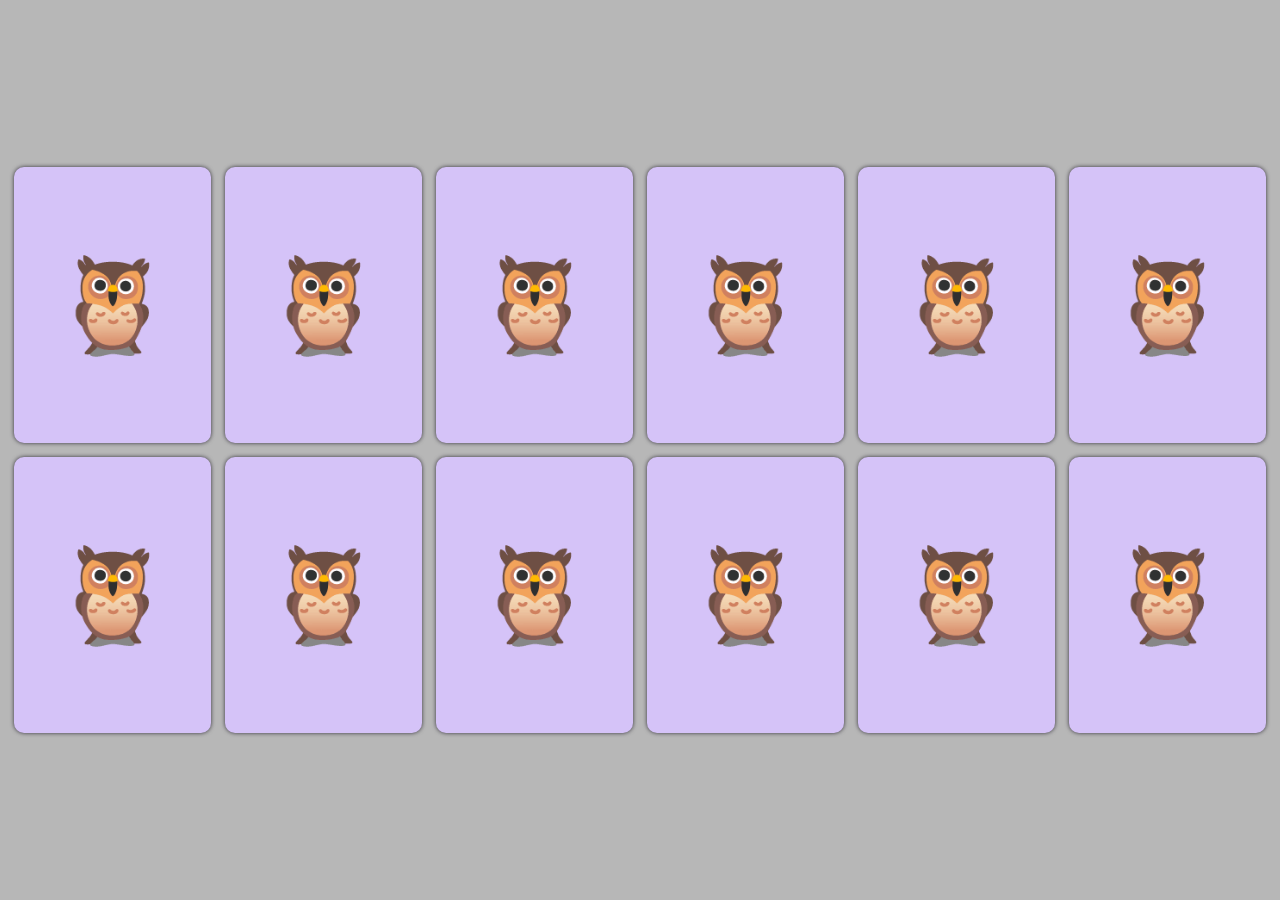
==== halloween.html @ c2caaf64 "Use local handcraft" ====
<!doctype html>
<html lang="en-US">
	<head>
		<meta charset="utf-8" />
		<meta
			name="viewport"
			content="width=device-width, initial-scale=1, maximum-scale=1.0, user-scalable=0" />
		<title>Memory</title>
		<link rel="stylesheet" href="./page.css" />
		<link rel="stylesheet" href="./halloween.css" />
		<script type="importmap">
			{
				"imports": {
					"handcraft/": "../handcraft/",
					"audio": "./audio.js",
					"base": "./base.js"
				}
			}
		</script>
	</head>
	<body>
		<template shadowrootmode="open">
			<link rel="stylesheet" href="./base.css" />
			<script type="module">
				import {define} from "handcraft/define.js";
				import game from "base";

				const A = [55, 0.2];
				const B = [61, 0.2];
				const C = [65, 0.2];
				const D = [73, 0.2];
				const E = [82, 0.2];
				const F = [87, 0.2];
				const G = [98, 0.2];
				const A2 = [110, 0.2];

				define("memory-game").connected(
					game({
						characters: [
							{text: "🦇", name: "bat", color: "yellow"},
							{text: "🕷️", name: "spider", color: "gray"},
							{text: "🧟‍♀️", name: "zombie", color: "green"},
							{text: "🎃", name: "jack-o'-lantern", color: "orange"},
							{text: "🐺", name: "wolf", color: "blue"},
							{text: "🧛‍♀️", name: "vampire", color: "red"},
						],
						songs: {
							reveal: [A, B],
							noMatch: [C, B],
							match: [A, B, C, D],
							win: [A, B, C, D, E, F, G, A2, A2, G, F, E],
						},
					})
				);
			</script>

			<memory-game>
				<button></button>
				<button></button>
				<button></button>
				<button></button>

				<button></button>
				<button></button>
				<button></button>
				<button></button>

				<button></button>
				<button></button>
				<button></button>
				<button></button>
			</memory-game>
		</template>
	</body>
</html>
---- page.css ----
*,
::before,
::after {
	box-sizing: border-box;
	margin: 0;
	padding: 0;
	font: inherit;
	max-inline-size: 100%;
	touch-action: none;
}

html {
	block-size: 100%;
	font-family: Avenir, Montserrat, Corbel, "URW Gothic", source-sans-pro,
		sans-serif;
	font-weight: 700;
	color-scheme: light;
	font-size: 125%;

	--gray: oklch(90% 0 0);
	--purple: oklch(90% 0.15 300);
	--blue: oklch(90% 0.15 210);
	--green: oklch(90% 0.15 150);
	--yellow: oklch(90% 0.15 90);
	--orange: oklch(90% 0.15 60);
	--red: oklch(90% 0.15 30);
}

body {
	min-block-size: 100%;
	display: grid;
	grid-template-columns: 1fr;
	padding-inline: 1.5vmin;
	background-color: color-mix(in lch, var(--purple), oklch(100% 0 0) 75%);
	block-size: 100%;
	inline-size: 100%;
	container-type: size;
	place-content: safe center;
	scrollbar-gutter: stable;
}
---- halloween.css ----
html {
	color-scheme: dark;
	font-family: Superclarendon, "Bookman Old Style", "URW Bookman",
		"URW Bookman L", "Georgia Pro", Georgia, serif;

	--gray: oklch(85% 0 0);
	--purple: oklch(85% 0.075 300);
	--blue: oklch(85% 0.075 210);
	--green: oklch(85% 0.075 150);
	--yellow: oklch(85% 0.075 90);
	--orange: oklch(85% 0.075 60);
	--red: oklch(85% 0.075 30);
}

body {
	background-color: color-mix(in lch, var(--gray), oklch(0% 0 0) 10%);
}
---- base.css ----
*,
::before,
::after {
	box-sizing: border-box;
	margin: 0;
	padding: 0;
	font: inherit;
	max-inline-size: 100%;
	touch-action: none;
}

memory-game {
	max-inline-size: 100cqi;
	padding-block: var(--gap);
	display: grid;
	place-content: safe center;
	max-block-size: 100cqb;
	gap: var(--gap);
	grid-template-columns: repeat(var(--columns), 1fr);

	--gap: 1.5cqmin;
	--columns: 1;

	@container (aspect-ratio <= 15/28) {
		inline-size: 100cqi;
		aspect-ratio: 10/42;

		--columns: 2;

		@container (aspect-ratio > 10/42) {
			aspect-ratio: 15/28;

			--columns: 3;
		}
	}

	@container (aspect-ratio > 15/28) {
		block-size: 100cqb;
		aspect-ratio: 20/21;

		--columns: 4;

		@container (aspect-ratio > 20/21) {
			aspect-ratio: 30/14;

			--columns: 6;
		}
	}

	:where(button) {
		appearance: none;
		border: none;
		border-radius: 0.5rem;
		display: block;
		position: relative;
		inline-size: auto;
		aspect-ratio: 5 / 7;
		background: light-dark(oklch(90% 0 0), oklch(70% 0 0));

		&:where(:empty) {
			border-radius: 0.5rem;
			filter: drop-shadow(
				0 0 0.25cqmin color-mix(in lch, var(--purple), oklch(0% 0 0) 75%)
			);
			background: var(--purple);
			font-size: calc(45cqi / var(--columns));
			block-size: 100%;
			inline-size: 100%;
			display: block;
			place-content: center;

			&::before {
				content: "🦉";
			}
		}
	}

	:where(dialog[open]) {
		position: absolute;
		margin: auto;
		border: none;
		display: flex;
		flex-wrap: wrap;
		gap: var(--gap);
		border-radius: 0.5rem;
		scale: 1;
		transition: scale 0.5s 1.8s;
		animation-fill-mode: forwards;
		background: none;
		overflow: visible;
		align-items: center;

		@container (aspect-ratio <= 15/28) {
			flex-direction: column;
			align-items: center;
		}

		&::backdrop {
			opacity: 1;
			transition: opacity 0.5s 1.8s;
			animation-fill-mode: forwards;
			background-color: color-mix(
				in lch,
				oklch(0% 0 0 / 0.25),
				var(--purple) 25%
			);
		}

		@starting-style {
			scale: 0;

			&::backdrop {
				opacity: 0;
			}
		}

		:where(figure) {
			background: var(--purple);
			filter: drop-shadow(
				0 0 0.5cqmin color-mix(in lch, var(--purple), oklch(0% 0 0 / 0.75) 100%)
			);
			font-size: calc((45cqi / var(--columns)) * 1.25);
			aspect-ratio: 5 / 7;
			border-radius: 0.5rem;
			display: grid;
			place-content: center;
			min-inline-size: calc((100cqi / var(--columns) * 1.25));
			flex-shrink: 0;
			flex-grow: 0;
		}

		:where(div) {
			background: white;
			border-radius: 0.5rem;
			filter: drop-shadow(
				0 0 0.5cqmin color-mix(in lch, white, oklch(0% 0 0 / 0.75) 100%)
			);
			display: grid;
			grid-template-rows: auto max-content;
			grid-template-columns: auto auto;
			padding: 0.5rem;
			gap: 1rem 0.5rem;
			min-inline-size: calc((100cqi / var(--columns) * 1.25));
			inline-size: min-content;
			font-size: max(0.8rem, calc(10cqi / var(--columns)));
			position: relative;
			color: color-mix(in lch, var(--purple), oklch(0% 0 0) 50%);

			&::before {
				content: "";
				display: block;
				width: 0;
				height: 0;
				border-top: var(--gap) solid transparent;
				border-bottom: var(--gap) solid transparent;
				border-right: var(--gap) solid white;
				position: absolute;
				right: calc(100% - 1px);
				top: 2rem;
			}

			:where(p) {
				grid-column: 1 / -1;
			}

			@container (aspect-ratio <= 15/28) {
				&::before {
					border-right: var(--gap) solid transparent;
					border-left: var(--gap) solid transparent;
					border-bottom: var(--gap) solid white;
					position: absolute;
					bottom: calc(100% - 1px);
					left: calc(50% - (var(--gap) / 2));
					top: unset;
				}
			}
		}

		:where(button) {
			font-size: inherit;
			font-weight: 900;
			display: inline-flex;
			place-content: center;
			gap: 0.5rem;
			appearance: none;
			border: none;
			padding: 0.5rem;
			border-radius: 0.5rem;
			border: 0.125rem solid currentColor;
			background: color-mix(in lch, var(--purple), oklch(100% 0 0) 75%);
			color: inherit;
			aspect-ratio: unset;
		}

		:where(svg) {
			block-size: 1.5rem;
			fill: currentColor;
		}
	}

	:where(.faces) {
		position: absolute;
		inset-inline-start: 0;
		inset-block-start: 0;
		border-radius: 0.5rem;
		font-size: calc(45cqi / var(--columns));
		block-size: 100%;
		inline-size: 100%;
		transform-style: preserve-3d;
		animation-timing-function: linear;
		animation-fill-mode: forwards;

		:where(.covered) & {
			transform: rotateY(180deg);
			animation-name: memory-game-covered;
			animation-duration: 0.2s;
		}

		:where(.flipped) & {
			animation-name: memory-game-flipped;
			animation-duration: 0.2s;
		}

		:where(.matched) & {
			transform: rotateY(180deg);
			animation-name: memory-game-matched;
			animation-duration: 0.6s;
		}

		:where(.completed) & {
			transform: rotateY(540deg);
			animation-name: memory-game-completed;
			animation-duration: 1.8s;
		}
	}

	:where(.front, .back) {
		display: grid;
		place-content: center;
		position: absolute;
		inset-inline-start: 0;
		inset-block-start: 0;
		block-size: 100%;
		inline-size: 100%;
		border-radius: 0.5rem;
		user-select: none;
		-webkit-user-select: none;
	}

	:where(.front) {
		backface-visibility: hidden;
		background: var(--purple);
		filter: drop-shadow(
			0 0 0.25cqmin color-mix(in lch, var(--purple), oklch(0% 0 0) 75%)
		);
	}

	:where(.back) {
		backface-visibility: hidden;
		transform: rotateY(180deg);
		background: var(--back-background);
		filter: drop-shadow(
			0 0 0.25cqmin color-mix(in lch, var(--back-background), oklch(0% 0 0) 75%)
		);
	}
}

@keyframes memory-game-covered {
	0% {
		transform: rotateY(180deg);
	}

	50% {
		transform: rotateY(90deg);
	}

	100% {
		transform: rotateY(0deg);
	}
}

@keyframes memory-game-flipped {
	0% {
		transform: rotateY(0deg);
	}

	50% {
		transform: rotateY(90deg);
	}

	100% {
		transform: rotateY(180deg);
	}
}

@keyframes memory-game-matched {
	0% {
		transform: rotateY(180deg);
	}

	50% {
		transform: rotateY(360deg);
	}

	100% {
		transform: rotateY(540deg);
	}
}

@keyframes memory-game-completed {
	0% {
		transform: rotateY(540deg);
	}

	50% {
		transform: rotateY(1080deg);
	}

	100% {
		transform: rotateY(1620deg);
	}
}
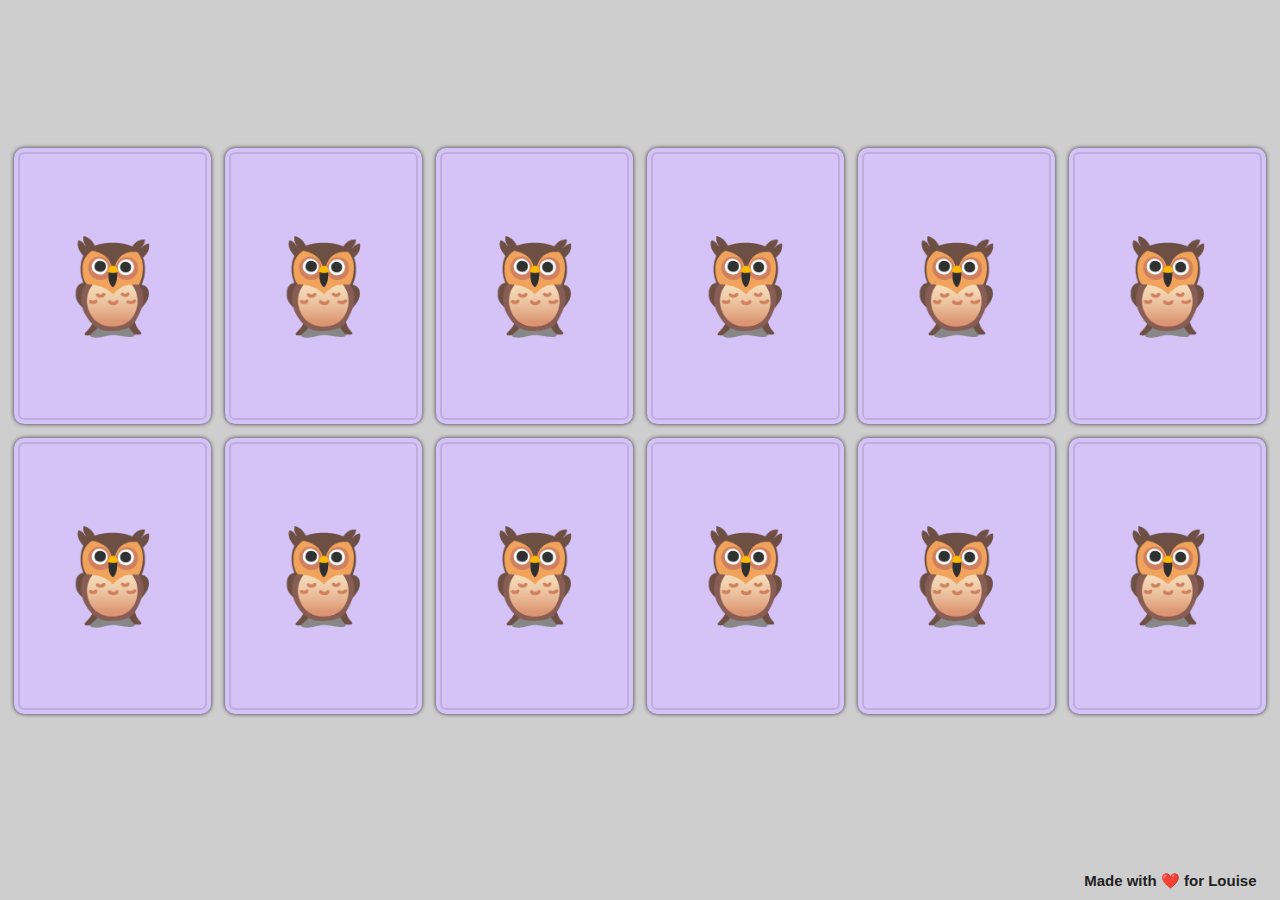
==== commit 9355e9d6: "Lots of various style changes" ====
--- a/halloween.html
+++ b/halloween.html
@@ -1,4 +1,4 @@
-<!doctype html>
+<!DOCTYPE html>
 <html lang="en-US">
 	<head>
 		<meta charset="utf-8" />
@@ -70,6 +70,9 @@
 				<button></button>
 				<button></button>
 			</memory-game>
+			<footer>
+				<p>Made with ❤️ for Louise</p>
+			</footer>
 		</template>
 	</body>
 </html>
--- a/page.css
+++ b/page.css
@@ -30,11 +30,21 @@
 	min-block-size: 100%;
 	display: grid;
 	grid-template-columns: 1fr;
+	grid-template-rows: auto min-content;
 	padding-inline: 1.5vmin;
-	background-color: color-mix(in lch, var(--purple), oklch(100% 0 0) 75%);
 	block-size: 100%;
 	inline-size: 100%;
 	container-type: size;
-	place-content: safe center;
+	align-items: center;
 	scrollbar-gutter: stable;
+	background-image: repeating-linear-gradient(
+		135deg,
+		color-mix(in lch, var(--red), oklch(100% 0 0) 75%) 0 2em,
+		color-mix(in lch, var(--orange), oklch(100% 0 0) 75%) 2em 4em,
+		color-mix(in lch, var(--yellow), oklch(100% 0 0) 75%) 4em 6em,
+		color-mix(in lch, var(--green), oklch(100% 0 0) 75%) 6em 8em,
+		color-mix(in lch, var(--blue), oklch(100% 0 0) 75%) 8em 10em,
+		color-mix(in lch, var(--gray), oklch(100% 0 0) 75%) 10em 12em
+	);
+	background-attachment: fixed;
 }
--- a/halloween.css
+++ b/halloween.css
@@ -1,7 +1,5 @@
 html {
 	color-scheme: dark;
-	font-family: Superclarendon, "Bookman Old Style", "URW Bookman",
-		"URW Bookman L", "Georgia Pro", Georgia, serif;
 
 	--gray: oklch(85% 0 0);
 	--purple: oklch(85% 0.075 300);
@@ -13,5 +11,8 @@
 }
 
 body {
+	color: #222;
+	background-image: none;
 	background-color: color-mix(in lch, var(--gray), oklch(0% 0 0) 10%);
+	background-color: var(--gray);
 }
--- a/base.css
+++ b/base.css
@@ -9,12 +9,18 @@
 	touch-action: none;
 }
 
+footer {
+	font-size: 0.75rem;
+	padding: 0.5rem;
+	text-align: right;
+}
+
 memory-game {
 	max-inline-size: 100cqi;
 	padding-block: var(--gap);
 	display: grid;
 	place-content: safe center;
-	max-block-size: 100cqb;
+	block-size: auto;
 	gap: var(--gap);
 	grid-template-columns: repeat(var(--columns), 1fr);
 
@@ -35,7 +41,6 @@
 	}
 
 	@container (aspect-ratio > 15/28) {
-		block-size: 100cqb;
 		aspect-ratio: 20/21;
 
 		--columns: 4;
@@ -60,14 +65,15 @@
 		&:where(:empty) {
 			border-radius: 0.5rem;
 			filter: drop-shadow(
-				0 0 0.25cqmin color-mix(in lch, var(--purple), oklch(0% 0 0) 75%)
+				0 0 0.25cqmin color-mix(in lch, var(--background), oklch(0% 0 0) 75%)
 			);
-			background: var(--purple);
+			background: var(--background);
 			font-size: calc(45cqi / var(--columns));
 			block-size: 100%;
 			inline-size: 100%;
 			display: block;
 			place-content: center;
+			--background: var(--purple);
 
 			&::before {
 				content: "🦉";
@@ -75,7 +81,7 @@
 		}
 	}
 
-	:where(dialog[open]) {
+	:where(dialog) {
 		position: absolute;
 		margin: auto;
 		border: none;
@@ -83,13 +89,28 @@
 		flex-wrap: wrap;
 		gap: var(--gap);
 		border-radius: 0.5rem;
-		scale: 1;
-		transition: scale 0.5s 1.8s;
+		transition: scale 0.5s, display 0.5s ease-in-out allow-discrete;
 		animation-fill-mode: forwards;
 		background: none;
 		overflow: visible;
 		align-items: center;
 
+		&:where([open]) {
+			scale: 1;
+		}
+
+		&:where(:not([open])) {
+			scale: 0;
+		}
+
+		@starting-style {
+			scale: 0;
+
+			&::backdrop {
+				opacity: 0;
+			}
+		}
+
 		@container (aspect-ratio <= 15/28) {
 			flex-direction: column;
 			align-items: center;
@@ -97,7 +118,7 @@
 
 		&::backdrop {
 			opacity: 1;
-			transition: opacity 0.5s 1.8s;
+			transition: opacity 0.5s 9s;
 			animation-fill-mode: forwards;
 			background-color: color-mix(
 				in lch,
@@ -106,19 +127,8 @@
 			);
 		}
 
-		@starting-style {
-			scale: 0;
-
-			&::backdrop {
-				opacity: 0;
-			}
-		}
-
 		:where(figure) {
-			background: var(--purple);
-			filter: drop-shadow(
-				0 0 0.5cqmin color-mix(in lch, var(--purple), oklch(0% 0 0 / 0.75) 100%)
-			);
+			position: relative;
 			font-size: calc((45cqi / var(--columns)) * 1.25);
 			aspect-ratio: 5 / 7;
 			border-radius: 0.5rem;
@@ -127,6 +137,7 @@
 			min-inline-size: calc((100cqi / var(--columns) * 1.25));
 			flex-shrink: 0;
 			flex-grow: 0;
+			--background: var(--purple);
 		}
 
 		:where(div) {
@@ -136,8 +147,8 @@
 				0 0 0.5cqmin color-mix(in lch, white, oklch(0% 0 0 / 0.75) 100%)
 			);
 			display: grid;
-			grid-template-rows: auto max-content;
-			grid-template-columns: auto auto;
+			grid-template-rows: max-content;
+			grid-template-columns: auto;
 			padding: 0.5rem;
 			gap: 1rem 0.5rem;
 			min-inline-size: calc((100cqi / var(--columns) * 1.25));
@@ -157,10 +168,6 @@
 				position: absolute;
 				right: calc(100% - 1px);
 				top: 2rem;
-			}
-
-			:where(p) {
-				grid-column: 1 / -1;
 			}
 
 			@container (aspect-ratio <= 15/28) {
@@ -249,19 +256,30 @@
 
 	:where(.front) {
 		backface-visibility: hidden;
-		background: var(--purple);
-		filter: drop-shadow(
-			0 0 0.25cqmin color-mix(in lch, var(--purple), oklch(0% 0 0) 75%)
-		);
+		--background: var(--purple);
 	}
 
 	:where(.back) {
 		backface-visibility: hidden;
 		transform: rotateY(180deg);
-		background: var(--back-background);
-		filter: drop-shadow(
-			0 0 0.25cqmin color-mix(in lch, var(--back-background), oklch(0% 0 0) 75%)
-		);
+		--background: var(--back-background);
+	}
+}
+
+.face,
+:where(button:empty) {
+	background: var(--background);
+	filter: drop-shadow(
+		0 0 0.25cqmin color-mix(in lch, var(--background), oklch(0% 0 0) 70%)
+	);
+
+	&::after {
+		content: "";
+		display: block;
+		position: absolute;
+		inset: 0.2rem;
+		border-radius: 0.3rem;
+		border: 0.1rem solid color-mix(in lch, var(--background), oklch(0% 0 0) 10%);
 	}
 }
 
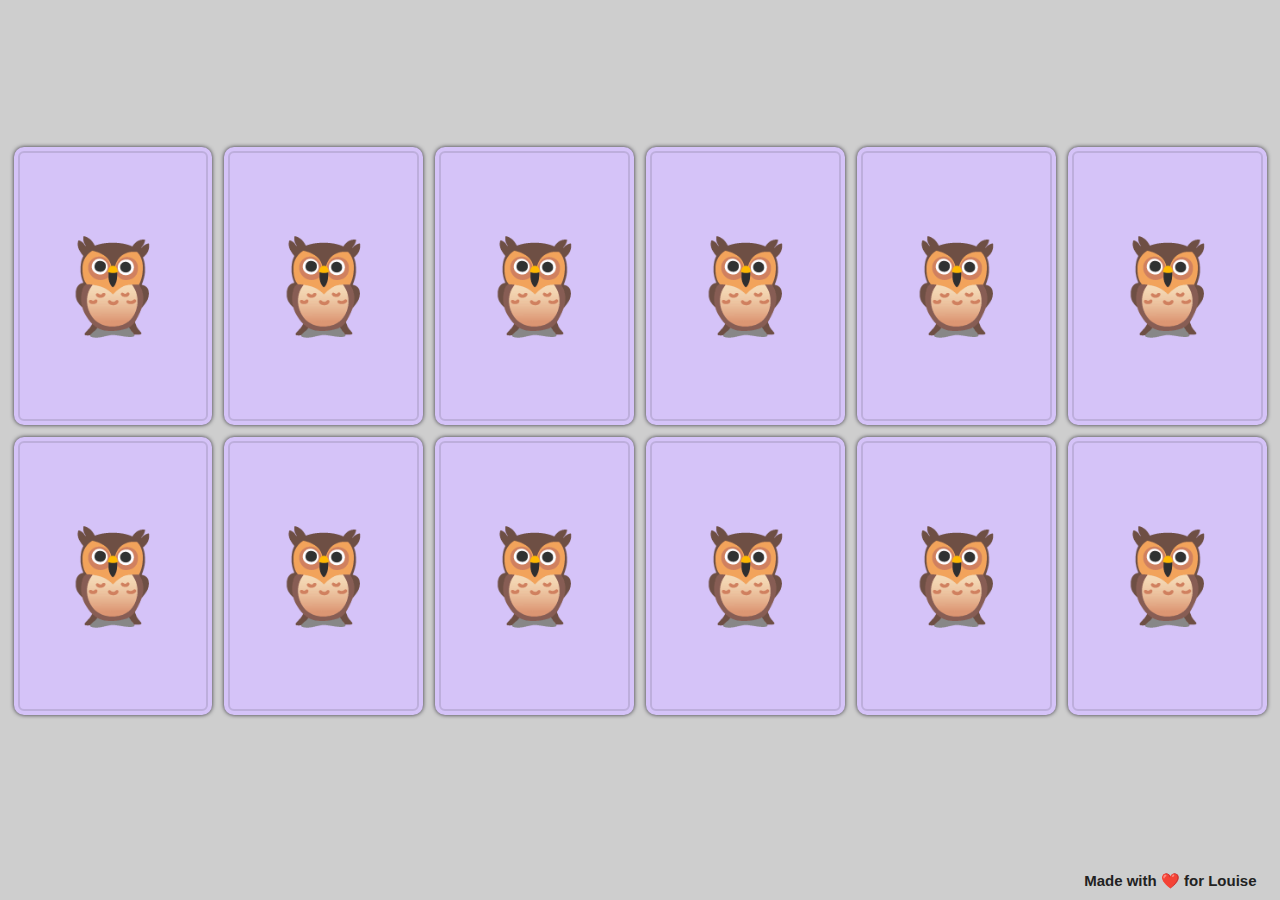
==== commit d08acf06: "Try to fix layout" ====
--- a/halloween.html
+++ b/halloween.html
@@ -17,62 +17,64 @@
 				}
 			}
 		</script>
+		<script type="module">
+			import {define} from "handcraft/define.js";
+			import game from "base";
+
+			const A = [55, 0.2];
+			const B = [61, 0.2];
+			const C = [65, 0.2];
+			const D = [73, 0.2];
+			const E = [82, 0.2];
+			const F = [87, 0.2];
+			const G = [98, 0.2];
+			const A2 = [110, 0.2];
+
+			define("memory-game").connected(
+				game({
+					characters: [
+						{text: "🦇", name: "bat", color: "yellow"},
+						{text: "🕷️", name: "spider", color: "gray"},
+						{text: "🧟‍♀️", name: "zombie", color: "green"},
+						{text: "🎃", name: "jack-o'-lantern", color: "orange"},
+						{text: "🐺", name: "wolf", color: "blue"},
+						{text: "🧛‍♀️", name: "vampire", color: "red"},
+					],
+					songs: {
+						reveal: [A, B],
+						noMatch: [C, B],
+						match: [A, B, C, D],
+						win: [A, B, C, D, E, F, G, A2, A2, G, F, E],
+					},
+				})
+			);
+		</script>
 	</head>
 	<body>
-		<template shadowrootmode="open">
-			<link rel="stylesheet" href="./base.css" />
-			<script type="module">
-				import {define} from "handcraft/define.js";
-				import game from "base";
+		<div>
+			<template shadowrootmode="open">
+				<link rel="stylesheet" href="./base.css" />
 
-				const A = [55, 0.2];
-				const B = [61, 0.2];
-				const C = [65, 0.2];
-				const D = [73, 0.2];
-				const E = [82, 0.2];
-				const F = [87, 0.2];
-				const G = [98, 0.2];
-				const A2 = [110, 0.2];
+				<memory-game>
+					<button></button>
+					<button></button>
+					<button></button>
+					<button></button>
 
-				define("memory-game").connected(
-					game({
-						characters: [
-							{text: "🦇", name: "bat", color: "yellow"},
-							{text: "🕷️", name: "spider", color: "gray"},
-							{text: "🧟‍♀️", name: "zombie", color: "green"},
-							{text: "🎃", name: "jack-o'-lantern", color: "orange"},
-							{text: "🐺", name: "wolf", color: "blue"},
-							{text: "🧛‍♀️", name: "vampire", color: "red"},
-						],
-						songs: {
-							reveal: [A, B],
-							noMatch: [C, B],
-							match: [A, B, C, D],
-							win: [A, B, C, D, E, F, G, A2, A2, G, F, E],
-						},
-					})
-				);
-			</script>
+					<button></button>
+					<button></button>
+					<button></button>
+					<button></button>
 
-			<memory-game>
-				<button></button>
-				<button></button>
-				<button></button>
-				<button></button>
-
-				<button></button>
-				<button></button>
-				<button></button>
-				<button></button>
-
-				<button></button>
-				<button></button>
-				<button></button>
-				<button></button>
-			</memory-game>
-			<footer>
-				<p>Made with ❤️ for Louise</p>
-			</footer>
-		</template>
+					<button></button>
+					<button></button>
+					<button></button>
+					<button></button>
+				</memory-game>
+			</template>
+		</div>
+		<footer>
+			<p>Made with ❤️ for Louise</p>
+		</footer>
 	</body>
 </html>
--- a/page.css
+++ b/page.css
@@ -34,17 +34,20 @@
 	padding-inline: 1.5vmin;
 	block-size: 100%;
 	inline-size: 100%;
+	overflow: auto;
+	background-color: color-mix(in lch, var(--purple), oklch(100% 0 0) 70%);
+}
+
+div {
+	display: grid;
+	block-size: 100%;
+	inline-size: 100%;
+	place-items: center;
 	container-type: size;
-	align-items: center;
-	scrollbar-gutter: stable;
-	background-image: repeating-linear-gradient(
-		135deg,
-		color-mix(in lch, var(--red), oklch(100% 0 0) 75%) 0 2em,
-		color-mix(in lch, var(--orange), oklch(100% 0 0) 75%) 2em 4em,
-		color-mix(in lch, var(--yellow), oklch(100% 0 0) 75%) 4em 6em,
-		color-mix(in lch, var(--green), oklch(100% 0 0) 75%) 6em 8em,
-		color-mix(in lch, var(--blue), oklch(100% 0 0) 75%) 8em 10em,
-		color-mix(in lch, var(--gray), oklch(100% 0 0) 75%) 10em 12em
-	);
-	background-attachment: fixed;
 }
+
+footer {
+	font-size: 0.75rem;
+	padding: 0.5rem;
+	text-align: right;
+}
--- a/base.css
+++ b/base.css
@@ -9,12 +9,6 @@
 	touch-action: none;
 }
 
-footer {
-	font-size: 0.75rem;
-	padding: 0.5rem;
-	text-align: right;
-}
-
 memory-game {
 	max-inline-size: 100cqi;
 	padding-block: var(--gap);
@@ -42,6 +36,7 @@
 
 	@container (aspect-ratio > 15/28) {
 		aspect-ratio: 20/21;
+		block-size: 90cqb;
 
 		--columns: 4;
 
@@ -210,7 +205,7 @@
 		inset-inline-start: 0;
 		inset-block-start: 0;
 		border-radius: 0.5rem;
-		font-size: calc(45cqi / var(--columns));
+		font-size: min(calc(45cqi / var(--columns)), 30cqb);
 		block-size: 100%;
 		inline-size: 100%;
 		transform-style: preserve-3d;
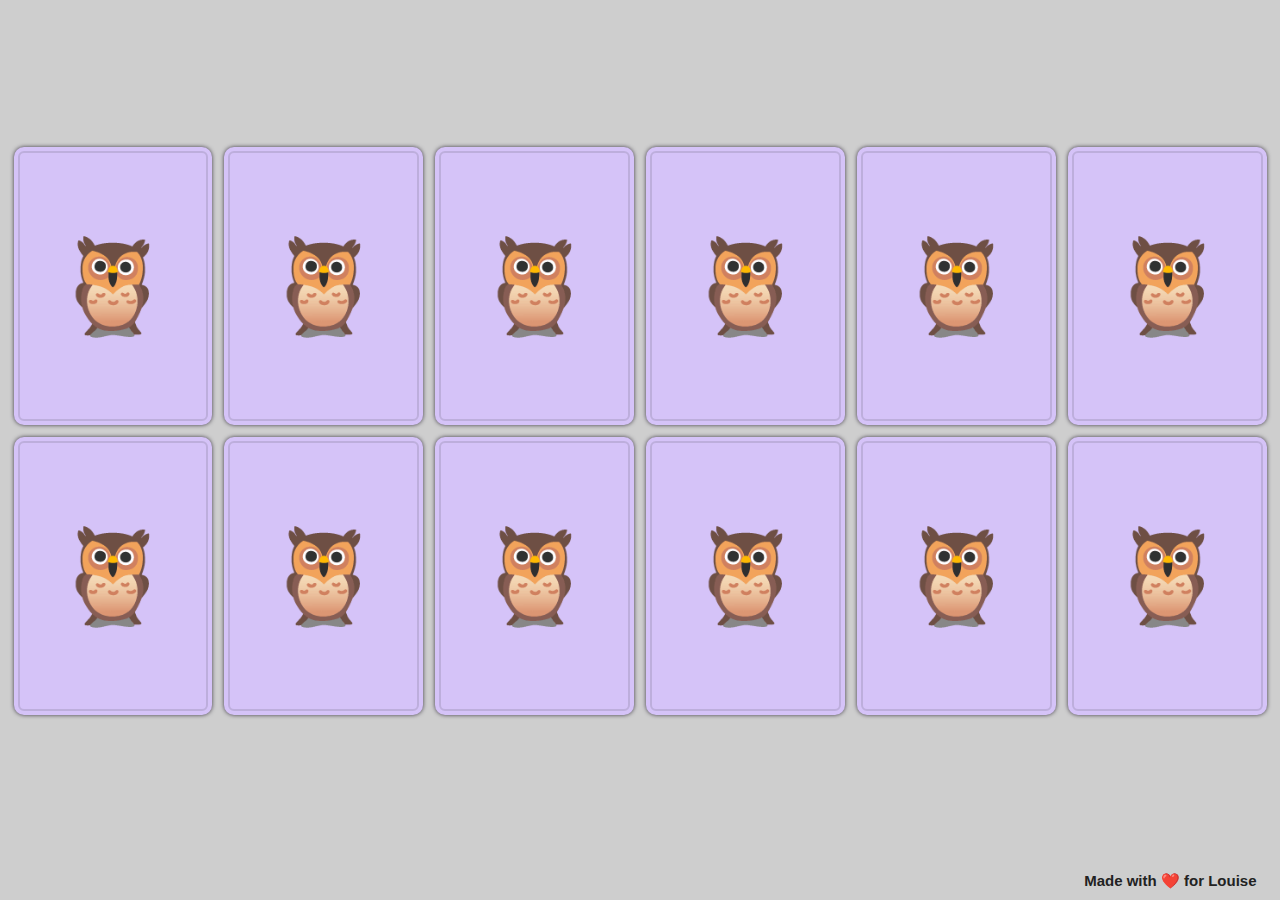
==== commit 6d9dff11: "Remove shadow dom" ====
--- a/halloween.html
+++ b/halloween.html
@@ -7,6 +7,7 @@
 			content="width=device-width, initial-scale=1, maximum-scale=1.0, user-scalable=0" />
 		<title>Memory</title>
 		<link rel="stylesheet" href="./page.css" />
+		<link rel="stylesheet" href="./base.css" />
 		<link rel="stylesheet" href="./halloween.css" />
 		<script type="importmap">
 			{
@@ -52,26 +53,22 @@
 	</head>
 	<body>
 		<div>
-			<template shadowrootmode="open">
-				<link rel="stylesheet" href="./base.css" />
+			<memory-game>
+				<button></button>
+				<button></button>
+				<button></button>
+				<button></button>
 
-				<memory-game>
-					<button></button>
-					<button></button>
-					<button></button>
-					<button></button>
+				<button></button>
+				<button></button>
+				<button></button>
+				<button></button>
 
-					<button></button>
-					<button></button>
-					<button></button>
-					<button></button>
-
-					<button></button>
-					<button></button>
-					<button></button>
-					<button></button>
-				</memory-game>
-			</template>
+				<button></button>
+				<button></button>
+				<button></button>
+				<button></button>
+			</memory-game>
 		</div>
 		<footer>
 			<p>Made with ❤️ for Louise</p>
--- a/page.css
+++ b/page.css
@@ -38,7 +38,7 @@
 	background-color: color-mix(in lch, var(--purple), oklch(100% 0 0) 70%);
 }
 
-div {
+body > :where(:first-child) {
 	display: grid;
 	block-size: 100%;
 	inline-size: 100%;
--- a/base.css
+++ b/base.css
@@ -1,14 +1,3 @@
-*,
-::before,
-::after {
-	box-sizing: border-box;
-	margin: 0;
-	padding: 0;
-	font: inherit;
-	max-inline-size: 100%;
-	touch-action: none;
-}
-
 memory-game {
 	max-inline-size: 100cqi;
 	padding-block: var(--gap);
@@ -205,7 +194,7 @@
 		inset-inline-start: 0;
 		inset-block-start: 0;
 		border-radius: 0.5rem;
-		font-size: min(calc(45cqi / var(--columns)), 30cqb);
+		font-size: min(calc(45cqi / var(--columns)), 20cqb);
 		block-size: 100%;
 		inline-size: 100%;
 		transform-style: preserve-3d;
@@ -259,22 +248,23 @@
 		transform: rotateY(180deg);
 		--background: var(--back-background);
 	}
-}
-
-.face,
-:where(button:empty) {
-	background: var(--background);
-	filter: drop-shadow(
-		0 0 0.25cqmin color-mix(in lch, var(--background), oklch(0% 0 0) 70%)
-	);
-
-	&::after {
-		content: "";
-		display: block;
-		position: absolute;
-		inset: 0.2rem;
-		border-radius: 0.3rem;
-		border: 0.1rem solid color-mix(in lch, var(--background), oklch(0% 0 0) 10%);
+
+	:where(.face),
+	:where(button:empty) {
+		background: var(--background);
+		filter: drop-shadow(
+			0 0 0.25cqmin color-mix(in lch, var(--background), oklch(0% 0 0) 70%)
+		);
+
+		&::after {
+			content: "";
+			display: block;
+			position: absolute;
+			inset: 0.2rem;
+			border-radius: 0.3rem;
+			border: 0.1rem solid
+				color-mix(in lch, var(--background), oklch(0% 0 0) 10%);
+		}
 	}
 }
 
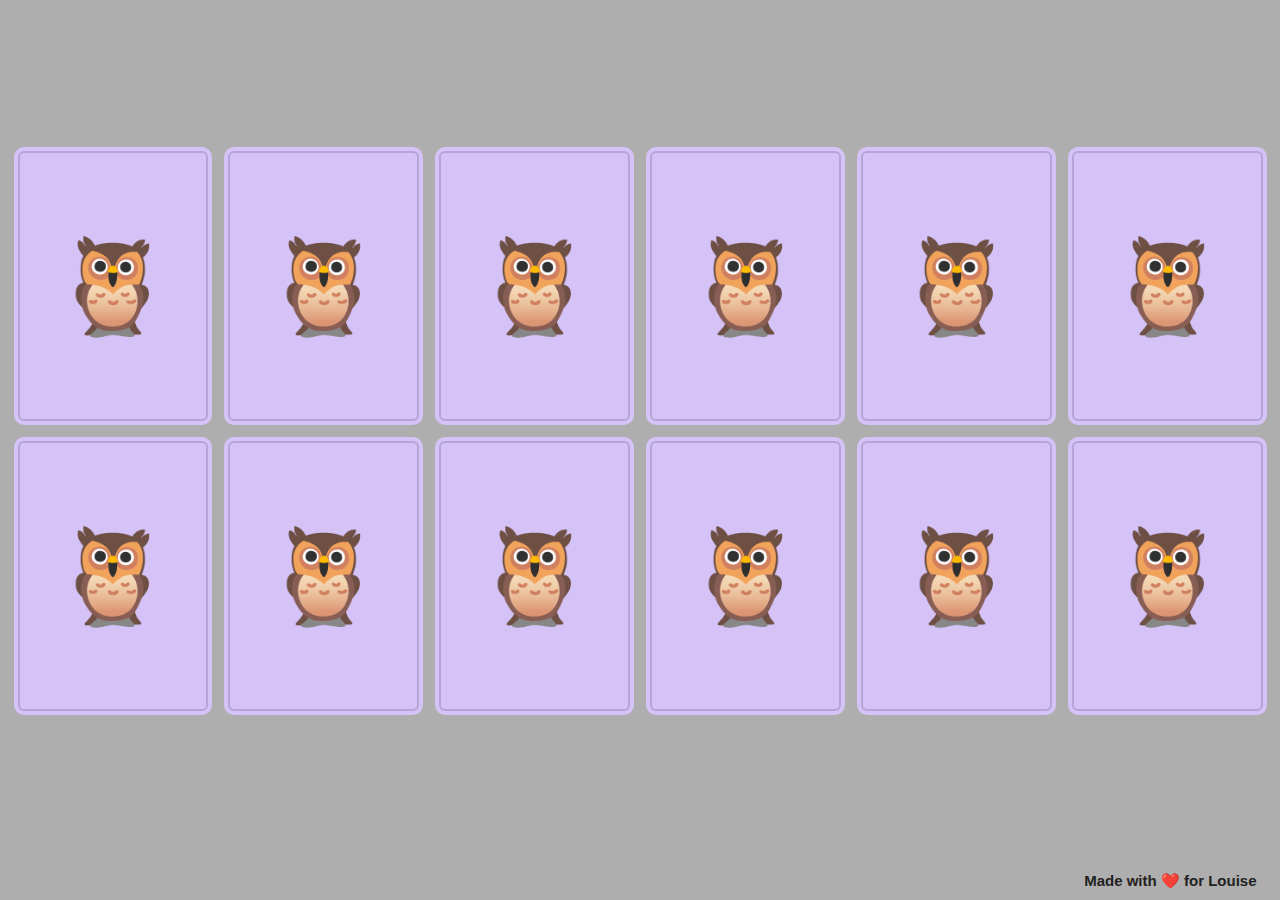
==== commit 46a3760b: "Refactor" ====
--- a/halloween.html
+++ b/halloween.html
@@ -1,4 +1,4 @@
-<!DOCTYPE html>
+<!doctype html>
 <html lang="en-US">
 	<head>
 		<meta charset="utf-8" />
@@ -7,20 +7,19 @@
 			content="width=device-width, initial-scale=1, maximum-scale=1.0, user-scalable=0" />
 		<title>Memory</title>
 		<link rel="stylesheet" href="./page.css" />
-		<link rel="stylesheet" href="./base.css" />
+		<link rel="stylesheet" href="./memory-game.css" />
 		<link rel="stylesheet" href="./halloween.css" />
 		<script type="importmap">
 			{
 				"imports": {
 					"handcraft/": "../handcraft/",
 					"audio": "./audio.js",
-					"base": "./base.js"
+					"memory-game": "./memory-game.js"
 				}
 			}
 		</script>
 		<script type="module">
-			import {define} from "handcraft/define.js";
-			import game from "base";
+			import game from "memory-game";
 
 			const A = [55, 0.2];
 			const B = [61, 0.2];
@@ -31,28 +30,26 @@
 			const G = [98, 0.2];
 			const A2 = [110, 0.2];
 
-			define("memory-game").connected(
-				game({
-					characters: [
-						{text: "🦇", name: "bat", color: "yellow"},
-						{text: "🕷️", name: "spider", color: "gray"},
-						{text: "🧟‍♀️", name: "zombie", color: "green"},
-						{text: "🎃", name: "jack-o'-lantern", color: "orange"},
-						{text: "🐺", name: "wolf", color: "blue"},
-						{text: "🧛‍♀️", name: "vampire", color: "red"},
-					],
-					songs: {
-						reveal: [A, B],
-						noMatch: [C, B],
-						match: [A, B, C, D],
-						win: [A, B, C, D, E, F, G, A2, A2, G, F, E],
-					},
-				})
-			);
+			game({
+				characters: [
+					{text: "🦇", name: "bat", color: "yellow"},
+					{text: "🕷️", name: "spider", color: "gray"},
+					{text: "🧟‍♀️", name: "zombie", color: "green"},
+					{text: "🎃", name: "jack-o'-lantern", color: "orange"},
+					{text: "🐺", name: "wolf", color: "blue"},
+					{text: "🧛‍♀️", name: "vampire", color: "red"},
+				],
+				songs: {
+					cover: [C, B],
+					reveal: [A, B],
+					match: [A, B, C, D],
+					win: [A, B, C, D, E, F, G, A2, A2, G, F, E],
+				},
+			});
 		</script>
 	</head>
-	<body>
-		<div>
+	<body class="page">
+		<div class="game">
 			<memory-game>
 				<button></button>
 				<button></button>
@@ -70,7 +67,7 @@
 				<button></button>
 			</memory-game>
 		</div>
-		<footer>
+		<footer class="dedication">
 			<p>Made with ❤️ for Louise</p>
 		</footer>
 	</body>
--- a/page.css
+++ b/page.css
@@ -1,53 +1,55 @@
-*,
-::before,
-::after {
-	box-sizing: border-box;
-	margin: 0;
-	padding: 0;
-	font: inherit;
-	max-inline-size: 100%;
-	touch-action: none;
+@layer page {
+	*,
+	::before,
+	::after {
+		box-sizing: border-box;
+		margin: 0;
+		padding: 0;
+		font: inherit;
+		max-inline-size: 100%;
+		touch-action: none;
+	}
+
+	:root {
+		block-size: 100%;
+		font-family:
+			Avenir, Montserrat, Corbel, "URW Gothic", source-sans-pro, sans-serif;
+		font-weight: 700;
+		color-scheme: light;
+		font-size: 125%;
+
+		--gray: oklch(90% 0 0);
+		--purple: oklch(90% 0.15 300);
+		--blue: oklch(90% 0.15 210);
+		--green: oklch(90% 0.15 150);
+		--yellow: oklch(90% 0.15 90);
+		--orange: oklch(90% 0.15 60);
+		--red: oklch(90% 0.15 30);
+	}
+
+	.page {
+		min-block-size: 100%;
+		block-size: 100%;
+		inline-size: 100%;
+		overflow: auto;
+		display: grid;
+		grid-template-columns: 1fr;
+		grid-template-rows: auto min-content;
+		padding-inline: 1.5vmin;
+		background-color: oklch(from var(--purple) calc(l + 0.7) calc(c - 0.1) h);
+	}
+
+	.game {
+		display: grid;
+		block-size: 100%;
+		inline-size: 100%;
+		place-items: center;
+		container-type: size;
+	}
+
+	.dedication {
+		font-size: 0.75rem;
+		padding: 0.5rem;
+		text-align: right;
+	}
 }
-
-html {
-	block-size: 100%;
-	font-family: Avenir, Montserrat, Corbel, "URW Gothic", source-sans-pro,
-		sans-serif;
-	font-weight: 700;
-	color-scheme: light;
-	font-size: 125%;
-
-	--gray: oklch(90% 0 0);
-	--purple: oklch(90% 0.15 300);
-	--blue: oklch(90% 0.15 210);
-	--green: oklch(90% 0.15 150);
-	--yellow: oklch(90% 0.15 90);
-	--orange: oklch(90% 0.15 60);
-	--red: oklch(90% 0.15 30);
-}
-
-body {
-	min-block-size: 100%;
-	display: grid;
-	grid-template-columns: 1fr;
-	grid-template-rows: auto min-content;
-	padding-inline: 1.5vmin;
-	block-size: 100%;
-	inline-size: 100%;
-	overflow: auto;
-	background-color: color-mix(in lch, var(--purple), oklch(100% 0 0) 70%);
-}
-
-body > :where(:first-child) {
-	display: grid;
-	block-size: 100%;
-	inline-size: 100%;
-	place-items: center;
-	container-type: size;
-}
-
-footer {
-	font-size: 0.75rem;
-	padding: 0.5rem;
-	text-align: right;
-}
--- a/memory-game.css
+++ b/memory-game.css
@@ -0,0 +1,254 @@
+@property --turns {
+	syntax: "<number>";
+	inherits: true;
+	initial-value: 0;
+}
+
+@property --duration {
+	syntax: "<number>";
+	inherits: true;
+	initial-value: 0;
+}
+
+@layer component {
+	memory-game {
+		max-inline-size: 100cqi;
+		padding-block: var(--gap);
+		display: grid;
+		place-content: safe center;
+		block-size: auto;
+		gap: var(--gap);
+		grid-template-columns: repeat(var(--columns), 1fr);
+
+		--gap: 1.5cqmin;
+		--columns: 1;
+
+		@container (aspect-ratio <= 15/28) {
+			inline-size: 100cqi;
+			aspect-ratio: 10/42;
+
+			--columns: 2;
+
+			@container (aspect-ratio > 10/42) {
+				aspect-ratio: 15/28;
+
+				--columns: 3;
+			}
+		}
+
+		@container (aspect-ratio > 15/28) {
+			aspect-ratio: 20/21;
+			block-size: 90cqb;
+
+			--columns: 4;
+
+			@container (aspect-ratio > 20/21) {
+				aspect-ratio: 30/14;
+
+				--columns: 6;
+			}
+		}
+	}
+
+	:where(memory-game) {
+		> * {
+			font-size: calc(45cqi / var(--columns));
+		}
+
+		button {
+			appearance: none;
+			border: none;
+			border-radius: 0.5rem;
+			display: block;
+			position: relative;
+			inline-size: auto;
+			aspect-ratio: 5 / 7;
+			background: light-dark(oklch(90% 0 0), oklch(70% 0 0));
+		}
+
+		button:where(:empty) {
+			border-radius: 0.5rem;
+			block-size: 100%;
+			inline-size: 100%;
+			display: block;
+			place-content: center;
+			--background: var(--purple);
+
+			&::before {
+				content: "🦉";
+			}
+		}
+
+		.reload-dialog {
+			position: absolute;
+			margin: auto;
+			border: none;
+			display: grid;
+			grid-template-columns: 1fr 1fr;
+			gap: var(--gap);
+			border-radius: 0.5rem;
+			transition:
+				scale 0.5s,
+				display 0.5s ease-in-out allow-discrete;
+			animation-fill-mode: forwards;
+			background: none;
+			overflow: visible;
+			align-items: center;
+
+			@container (aspect-ratio <= 15/28) {
+				grid-template-columns: 1fr;
+				align-items: center;
+			}
+
+			&::backdrop {
+				opacity: 1;
+				transition: opacity 0.5s 9s;
+				animation-fill-mode: forwards;
+				background-color: oklch(from var(--purple) calc(l + 0.7) c h / 0.25);
+			}
+
+			&:where([open]) {
+				scale: 1;
+
+				@starting-style {
+					scale: 0;
+
+					&::backdrop {
+						opacity: 0;
+					}
+				}
+			}
+
+			&:where(:not([open])) {
+				scale: 0;
+			}
+
+			& :where(.card) {
+				position: relative;
+				font-size: calc(55cqi / var(--columns));
+				aspect-ratio: 5 / 7;
+				border-radius: 0.5rem;
+				display: grid;
+				place-content: center;
+				min-inline-size: calc((100cqi / var(--columns) * 1.25));
+				--background: var(--purple);
+			}
+
+			& :where(.bubble) {
+				background: white;
+				border-radius: 0.5rem;
+				filter: drop-shadow(0 0 0.5cqmin oklch(from white calc(l - 0.75) c h));
+				display: grid;
+				grid-template-rows: max-content;
+				grid-template-columns: auto;
+				padding: 0.5rem;
+				gap: 1rem 0.5rem;
+				min-inline-size: calc((100cqi / var(--columns) * 1.25));
+				inline-size: min-content;
+				font-size: max(0.8rem, calc(10cqi / var(--columns)));
+				position: relative;
+				color: oklch(from var(--purple) calc(l - 0.6) c h);
+
+				&::before {
+					content: "";
+					display: block;
+					width: 0;
+					height: 0;
+					border-top: var(--gap) solid transparent;
+					border-bottom: var(--gap) solid transparent;
+					border-right: var(--gap) solid white;
+					position: absolute;
+					right: calc(100% - 1px);
+					top: 2rem;
+
+					@container (aspect-ratio <= 15/28) {
+						border-right: var(--gap) solid transparent;
+						border-left: var(--gap) solid transparent;
+						border-bottom: var(--gap) solid white;
+						position: absolute;
+						bottom: calc(100% - 1px);
+						left: calc(50% - (var(--gap) / 2));
+						top: unset;
+					}
+				}
+			}
+
+			& :where(button) {
+				font-size: inherit;
+				font-weight: 900;
+				display: inline grid;
+				place-content: center;
+				gap: 0.5rem;
+				appearance: none;
+				border: none;
+				padding: 0.5rem;
+				border-radius: 0.25rem;
+				border: 0.125rem solid currentColor;
+				background: oklch(from var(--purple) calc(l + 0.6) c h);
+				color: inherit;
+				aspect-ratio: unset;
+			}
+
+			& :where(svg) {
+				block-size: 1.5rem;
+				fill: currentColor;
+			}
+		}
+
+		.faces {
+			position: absolute;
+			inset-inline-start: 0;
+			inset-block-start: 0;
+			border-radius: 0.5rem;
+			block-size: 100%;
+			inline-size: 100%;
+			animation-timing-function: linear;
+			animation-fill-mode: forwards;
+			transform-style: preserve-3d;
+			rotate: y calc(var(--turns) * 180deg);
+			transition-property: rotate;
+			transition-duration: calc(var(--duration) * 250ms);
+			transition-timing-function: linear;
+		}
+
+		.front,
+		.back {
+			display: grid;
+			place-content: center;
+			position: absolute;
+			inset-inline-start: 0;
+			inset-block-start: 0;
+			block-size: 100%;
+			inline-size: 100%;
+			border-radius: 0.5rem;
+			user-select: none;
+			-webkit-user-select: none;
+		}
+
+		.front {
+			backface-visibility: hidden;
+			filter: drop-shadow(
+				0 0 0.25cqmin oklch(from var(--background) calc(l - 0.75) c h)
+			);
+			--background: var(--purple);
+		}
+
+		.back {
+			backface-visibility: hidden;
+			transform: rotateY(180deg);
+		}
+
+		:is(.face, button:where(:empty)) {
+			background: var(--background);
+
+			&::after {
+				content: "";
+				display: block;
+				position: absolute;
+				inset: 0.2rem;
+				border-radius: 0.3rem;
+				border: 0.1rem solid oklch(from var(--background) calc(l - 0.1) c h);
+			}
+		}
+	}
+}
--- a/halloween.css
+++ b/halloween.css
@@ -1,18 +1,19 @@
-html {
-	color-scheme: dark;
+@layer page-variant {
+	:root {
+		color-scheme: dark;
 
-	--gray: oklch(85% 0 0);
-	--purple: oklch(85% 0.075 300);
-	--blue: oklch(85% 0.075 210);
-	--green: oklch(85% 0.075 150);
-	--yellow: oklch(85% 0.075 90);
-	--orange: oklch(85% 0.075 60);
-	--red: oklch(85% 0.075 30);
+		--gray: oklch(85% 0 0);
+		--purple: oklch(85% 0.075 300);
+		--blue: oklch(85% 0.075 210);
+		--green: oklch(85% 0.075 150);
+		--yellow: oklch(85% 0.075 90);
+		--orange: oklch(85% 0.075 60);
+		--red: oklch(85% 0.075 30);
+	}
+
+	.page {
+		color: #222;
+		background-image: none;
+		background-color: oklch(from var(--gray) calc(l - 0.1) c h);
+	}
 }
-
-body {
-	color: #222;
-	background-image: none;
-	background-color: color-mix(in lch, var(--gray), oklch(0% 0 0) 10%);
-	background-color: var(--gray);
-}
